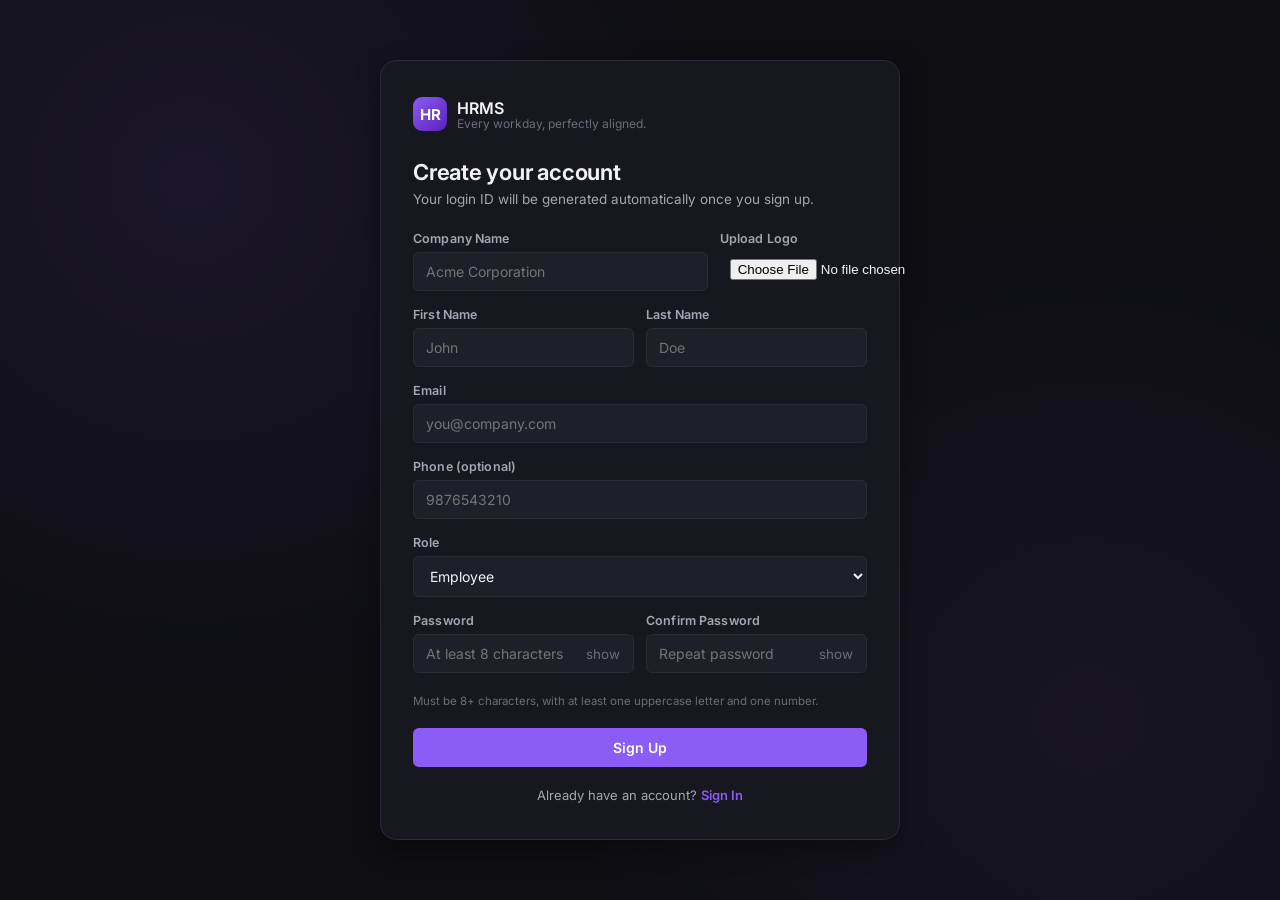
==== frontend/signup.html @ ca483c0f "feat: complete HRMS portal - FastAPI backend + vanilla JS frontend with multi-tenant company isolati" ====
<!DOCTYPE html>
<html lang="en">
<head>
<meta charset="UTF-8">
<meta name="viewport" content="width=device-width, initial-scale=1.0">
<title>Sign Up · HRMS</title>
<link rel="preconnect" href="https://fonts.googleapis.com">
<link href="https://fonts.googleapis.com/css2?family=Inter:wght@400;500;600;650;700&display=swap" rel="stylesheet">
<link rel="stylesheet" href="css/style.css">
</head>
<body>
  <div class="centered-shell">
    <div class="auth-card wide">
      <div class="brand-row">
        <div class="brand-mark">HR</div>
        <div>
          <div class="brand-name">HRMS</div>
          <div class="brand-tagline">Every workday, perfectly aligned.</div>
        </div>
      </div>

      <h1 class="page-title">Create your account</h1>
      <p class="subtitle">Your login ID will be generated automatically once you sign up.</p>

      <div class="banner" id="banner"></div>

      <form id="signupForm" novalidate>
        <div class="field-row">
          <div class="field" style="flex: 2;">
            <label for="companyName">Company Name</label>
            <input type="text" id="companyName" placeholder="Acme Corporation" required>
          </div>
          <div class="field" style="flex: 1; min-width: 120px;">
            <label for="companyLogo">Upload Logo</label>
            <input type="file" id="companyLogo" accept="image/*" style="padding: 7px 10px;">
          </div>
        </div>

        <div class="field-row">
          <div class="field">
            <label for="firstName">First Name</label>
            <input type="text" id="firstName" placeholder="John" required>
          </div>
          <div class="field">
            <label for="lastName">Last Name</label>
            <input type="text" id="lastName" placeholder="Doe" required>
          </div>
        </div>

        <div class="field">
          <label for="email">Email</label>
          <input type="email" id="email" placeholder="you@company.com" required>
          <div class="error-text" id="emailError">Enter a valid email address.</div>
        </div>

        <div class="field">
          <label for="phone">Phone (optional)</label>
          <input type="tel" id="phone" placeholder="9876543210">
        </div>

        <div class="field">
          <label for="role">Role</label>
          <select id="role">
            <option value="employee">Employee</option>
            <option value="admin">Admin / HR Officer</option>
          </select>
        </div>

        <div class="field-row">
          <div class="field">
            <label for="password">Password</label>
            <div class="password-wrap">
              <input type="password" id="password" placeholder="At least 8 characters" required>
              <button type="button" class="password-toggle" data-target="password">show</button>
            </div>
          </div>
          <div class="field">
            <label for="confirmPassword">Confirm Password</label>
            <div class="password-wrap">
              <input type="password" id="confirmPassword" placeholder="Repeat password" required>
              <button type="button" class="password-toggle" data-target="confirmPassword">show</button>
            </div>
          </div>
        </div>
        <p class="helper-text" id="pwHelper">Must be 8+ characters, with at least one uppercase letter and one number.</p>
        <div class="error-text" id="passwordError">Passwords must match and meet the strength rule above.</div>

        <button type="submit" class="btn btn-primary" id="submitBtn" style="margin-top: 8px;">Sign Up</button>
      </form>

      <div class="form-footer">
        Already have an account? <button class="link-btn" onclick="window.location.href='index.html'">Sign In</button>
      </div>
    </div>
  </div>

  <script src="js/api.js"></script>
  <script>
    if (Auth.getToken()) window.location.href = "dashboard.html";

    document.querySelectorAll(".password-toggle").forEach(btn => {
      btn.addEventListener("click", () => {
        const input = document.getElementById(btn.dataset.target);
        const isPw = input.type === "password";
        input.type = isPw ? "text" : "password";
        btn.textContent = isPw ? "hide" : "show";
      });
    });

    const form = document.getElementById("signupForm");
    const banner = document.getElementById("banner");
    const submitBtn = document.getElementById("submitBtn");

    function isStrongPassword(pw) {
      return pw.length >= 8 && /[A-Z]/.test(pw) && /[0-9]/.test(pw);
    }

    form.addEventListener("submit", async (e) => {
      e.preventDefault();
      hideBanner(banner);

      const email = document.getElementById("email").value.trim();
      const password = document.getElementById("password").value;
      const confirmPassword = document.getElementById("confirmPassword").value;

      const emailOk = /^[^\s@]+@[^\s@]+\.[^\s@]+$/.test(email);
      document.getElementById("email").classList.toggle("invalid", !emailOk);
      document.getElementById("emailError").classList.toggle("show", !emailOk);

      const pwOk = isStrongPassword(password) && password === confirmPassword;
      document.getElementById("password").classList.toggle("invalid", !pwOk);
      document.getElementById("confirmPassword").classList.toggle("invalid", !pwOk);
      document.getElementById("passwordError").classList.toggle("show", !pwOk);

      if (!emailOk || !pwOk) return;

      const payload = {
        company_name: document.getElementById("companyName").value.trim(),
        first_name: document.getElementById("firstName").value.trim(),
        last_name: document.getElementById("lastName").value.trim(),
        email,
        phone: document.getElementById("phone").value.trim() || null,
        role: document.getElementById("role").value,
        password,
        confirm_password: confirmPassword,
      };

      submitBtn.disabled = true;
      submitBtn.textContent = "Creating account…";
      try {
        const data = await api.post("/api/auth/signup", payload);
        Auth.setSession(data.access_token, {
          role: data.role,
          login_id: data.login_id,
          full_name: data.full_name,
          must_change_password: data.must_change_password,
        });
        toast(`Account created! Your login ID is ${data.login_id}`, "success");
        setTimeout(() => window.location.href = "dashboard.html", 1200);
      } catch (err) {
        showBanner(banner, err.message, "error");
      } finally {
        submitBtn.disabled = false;
        submitBtn.textContent = "Sign Up";
      }
    });
  </script>
</body>
</html>
---- frontend/css/style.css ----
/* ============================================================
   HRMS Design Tokens
   Dark workspace theme, violet accent (matches the wireframe's
   sign-in button), tuned for a data-dense HR tool rather than
   a marketing page.
   ============================================================ */
:root {
  --bg:            #0e0e13;
  --surface:       #17171f;
  --surface-2:     #1f1f2a;
  --border:        #2b2b38;
  --border-soft:   #23232e;

  --text:          #f2f2f6;
  --text-dim:      #a5a5b5;
  --text-faint:    #6c6c7c;

  --accent:        #8b5cf6;
  --accent-hover:  #7c4ce0;
  --accent-soft:   rgba(139, 92, 246, 0.14);

  --green:         #34d399;
  --green-soft:    rgba(52, 211, 153, 0.14);
  --yellow:        #fbbf24;
  --yellow-soft:   rgba(251, 191, 36, 0.14);
  --red:           #f87171;
  --red-soft:      rgba(248, 113, 113, 0.14);

  --radius-sm: 6px;
  --radius-md: 10px;
  --radius-lg: 16px;
  --shadow: 0 8px 24px rgba(0,0,0,0.35);

  --font-body: 'Inter', -apple-system, BlinkMacSystemFont, 'Segoe UI', sans-serif;
  --font-mono: 'JetBrains Mono', 'SFMono-Regular', Consolas, monospace;
}

* { box-sizing: border-box; }
html, body { height: 100%; }
body {
  margin: 0;
  font-family: var(--font-body);
  background: var(--bg);
  color: var(--text);
  -webkit-font-smoothing: antialiased;
}

a { color: inherit; }
button { font-family: inherit; }

/* ---------------------------------------------------------- layout shells */
.centered-shell {
  min-height: 100vh;
  display: flex;
  align-items: center;
  justify-content: center;
  padding: 24px;
  background:
    radial-gradient(circle at 15% 20%, rgba(139,92,246,0.10), transparent 40%),
    radial-gradient(circle at 85% 80%, rgba(139,92,246,0.08), transparent 40%),
    var(--bg);
}

.auth-card {
  width: 100%;
  max-width: 420px;
  background: var(--surface);
  border: 1px solid var(--border);
  border-radius: var(--radius-lg);
  padding: 36px 32px;
  box-shadow: var(--shadow);
}

.auth-card.wide { max-width: 520px; }

.brand-row {
  display: flex;
  align-items: center;
  gap: 10px;
  margin-bottom: 28px;
}
.brand-mark {
  width: 34px; height: 34px;
  border-radius: 9px;
  background: linear-gradient(135deg, var(--accent), #5b21b6);
  display: flex; align-items: center; justify-content: center;
  font-weight: 700; font-size: 15px; color: white;
}
.brand-name { font-weight: 600; font-size: 16px; letter-spacing: -0.01em; }
.brand-tagline { font-size: 12px; color: var(--text-faint); margin-top: -2px; }

h1.page-title { font-size: 22px; font-weight: 650; margin: 0 0 6px; letter-spacing: -0.01em; }
.subtitle { color: var(--text-dim); font-size: 13.5px; margin: 0 0 24px; }

/* ---------------------------------------------------------- form controls */
.field { margin-bottom: 16px; }
.field label {
  display: block; font-size: 12.5px; font-weight: 600;
  color: var(--text-dim); margin-bottom: 6px; letter-spacing: 0.01em;
}
.field-row { display: flex; gap: 12px; }
.field-row .field { flex: 1; }

input[type="text"], input[type="email"], input[type="password"],
input[type="tel"], input[type="date"], input[type="number"], select, textarea {
  width: 100%;
  background: var(--surface-2);
  border: 1px solid var(--border);
  color: var(--text);
  padding: 10px 12px;
  border-radius: var(--radius-sm);
  font-size: 14px;
  font-family: inherit;
  transition: border-color 0.15s;
}
input:focus, select:focus, textarea:focus {
  outline: none;
  border-color: var(--accent);
  box-shadow: 0 0 0 3px var(--accent-soft);
}
input:disabled, textarea:disabled { opacity: 0.55; cursor: not-allowed; }
input.invalid, select.invalid { border-color: var(--red); }

.password-wrap { position: relative; }
.password-toggle {
  position: absolute; right: 10px; top: 50%; transform: translateY(-50%);
  background: none; border: none; cursor: pointer; color: var(--text-faint);
  padding: 4px; display: flex;
}
.password-toggle:hover { color: var(--text-dim); }

.error-text { color: var(--red); font-size: 12px; margin-top: 5px; display: none; }
.error-text.show { display: block; }

.helper-text { color: var(--text-faint); font-size: 11.5px; margin-top: 5px; }

/* ---------------------------------------------------------- buttons */
.btn {
  display: inline-flex; align-items: center; justify-content: center; gap: 8px;
  border: none; border-radius: var(--radius-sm);
  padding: 11px 18px; font-size: 14px; font-weight: 600;
  cursor: pointer; transition: background 0.15s, transform 0.05s;
}
.btn:active { transform: scale(0.98); }
.btn-primary { background: var(--accent); color: white; width: 100%; }
.btn-primary:hover { background: var(--accent-hover); }
.btn-primary:disabled { background: #4b4b5c; cursor: not-allowed; }
.btn-ghost { background: transparent; color: var(--text-dim); border: 1px solid var(--border); }
.btn-ghost:hover { color: var(--text); border-color: var(--text-faint); }
.btn-sm { padding: 6px 12px; font-size: 12.5px; }
.btn-danger { background: var(--red-soft); color: var(--red); }
.btn-success { background: var(--green-soft); color: var(--green); }
.btn-icon { padding: 8px; border-radius: 50%; background: var(--surface-2); border: 1px solid var(--border); color: var(--text-dim); cursor: pointer; }

.link-btn { background: none; border: none; color: var(--accent); cursor: pointer; font-size: inherit; font-weight: 600; padding: 0; }
.link-btn:hover { text-decoration: underline; }

.form-footer { text-align: center; margin-top: 20px; font-size: 13px; color: var(--text-dim); }

.banner {
  padding: 10px 14px; border-radius: var(--radius-sm); font-size: 13px; margin-bottom: 16px;
  display: none; align-items: center; gap: 8px;
}
.banner.show { display: flex; }
.banner.error { background: var(--red-soft); color: var(--red); }
.banner.success { background: var(--green-soft); color: var(--green); }
.banner.info { background: var(--accent-soft); color: #c4b5fd; }

/* ---------------------------------------------------------- app shell (post-login) */
.topbar {
  display: flex; align-items: center; gap: 22px;
  padding: 0 24px; height: 58px;
  background: var(--surface); border-bottom: 1px solid var(--border);
  position: sticky; top: 0; z-index: 20;
}
.topbar .brand-row { margin: 0; }
.topbar nav { display: flex; gap: 4px; flex: 1; }
.topbar nav a {
  text-decoration: none; color: var(--text-dim); font-size: 13.5px; font-weight: 600;
  padding: 8px 14px; border-radius: var(--radius-sm);
}
.topbar nav a:hover { color: var(--text); background: var(--surface-2); }
.topbar nav a.active { color: var(--text); background: var(--accent-soft); color: #c4b5fd; }

.topbar-search {
  background: var(--surface-2); border: 1px solid var(--border); border-radius: var(--radius-sm);
  padding: 7px 12px; font-size: 13px; color: var(--text); width: 200px;
}

.avatar-menu { position: relative; }
.avatar-btn {
  width: 34px; height: 34px; border-radius: 50%; cursor: pointer; border: 2px solid transparent;
  display: flex; align-items: center; justify-content: center; background: var(--accent);
  color: white; font-weight: 700; font-size: 13px; position: relative;
}
.status-dot {
  width: 9px; height: 9px; border-radius: 50%; position: absolute; bottom: -1px; right: -1px;
  border: 2px solid var(--surface);
}
.status-dot.present { background: var(--green); }
.status-dot.absent { background: var(--yellow); }
.status-dot.leave { background: var(--text-faint); }

.dropdown {
  position: absolute; right: 0; top: 44px; background: var(--surface-2);
  border: 1px solid var(--border); border-radius: var(--radius-md); min-width: 170px;
  box-shadow: var(--shadow); display: none; overflow: hidden; z-index: 30;
}
.dropdown.show { display: block; }
.dropdown button, .dropdown a {
  display: block; width: 100%; text-align: left; background: none; border: none;
  color: var(--text); padding: 11px 14px; font-size: 13.5px; cursor: pointer; text-decoration: none;
}
.dropdown button:hover, .dropdown a:hover { background: var(--surface); }

.page-wrap { max-width: 1180px; margin: 0 auto; padding: 28px 24px 60px; }
.page-head { display: flex; align-items: center; justify-content: space-between; margin-bottom: 22px; flex-wrap: wrap; gap: 12px; }

/* ---------------------------------------------------------- employee grid */
.emp-grid {
  display: grid; grid-template-columns: repeat(auto-fill, minmax(180px, 1fr)); gap: 14px;
}
.emp-card {
  background: var(--surface); border: 1px solid var(--border); border-radius: var(--radius-md);
  padding: 16px; text-align: center; cursor: pointer; transition: border-color 0.15s, transform 0.1s;
  position: relative;
}
.emp-card:hover { border-color: var(--accent); transform: translateY(-2px); }
.emp-avatar {
  width: 56px; height: 56px; border-radius: 50%; margin: 0 auto 10px; background: var(--surface-2);
  display: flex; align-items: center; justify-content: center; font-weight: 700; color: var(--text-dim);
  font-size: 18px; position: relative; border: 1px solid var(--border);
}
.emp-name { font-size: 13.5px; font-weight: 600; }
.emp-role { font-size: 11.5px; color: var(--text-faint); margin-top: 2px; }
.emp-status-icon { position: absolute; top: 12px; right: 12px; font-size: 14px; }

/* ---------------------------------------------------------- cards / panels */
.panel {
  background: var(--surface); border: 1px solid var(--border); border-radius: var(--radius-lg);
  padding: 22px;
}
.panel + .panel { margin-top: 18px; }
.panel-title { font-size: 15px; font-weight: 650; margin: 0 0 16px; }

.tabs { display: flex; gap: 4px; border-bottom: 1px solid var(--border); margin-bottom: 20px; }
.tab-btn {
  background: none; border: none; color: var(--text-dim); padding: 10px 16px; font-size: 13.5px;
  font-weight: 600; cursor: pointer; border-bottom: 2px solid transparent; margin-bottom: -1px;
}
.tab-btn.active { color: var(--text); border-bottom-color: var(--accent); }
.tab-panel { display: none; }
.tab-panel.active { display: block; }

.grid-2 { display: grid; grid-template-columns: 1fr 1fr; gap: 16px 24px; }
@media (max-width: 720px) { .grid-2 { grid-template-columns: 1fr; } }

/* ---------------------------------------------------------- tables */
table.data-table { width: 100%; border-collapse: collapse; font-size: 13.5px; }
table.data-table th {
  text-align: left; color: var(--text-faint); font-weight: 600; font-size: 11.5px;
  text-transform: uppercase; letter-spacing: 0.04em; padding: 10px 12px; border-bottom: 1px solid var(--border);
}
table.data-table td { padding: 12px; border-bottom: 1px solid var(--border-soft); }
table.data-table tr:last-child td { border-bottom: none; }
table.data-table tr:hover td { background: var(--surface-2); }

.badge {
  display: inline-flex; align-items: center; gap: 5px; padding: 3px 10px; border-radius: 999px;
  font-size: 11.5px; font-weight: 650;
}
.badge.present, .badge.approved { background: var(--green-soft); color: var(--green); }
.badge.absent, .badge.rejected { background: var(--red-soft); color: var(--red); }
.badge.half_day, .badge.pending { background: var(--yellow-soft); color: var(--yellow); }
.badge.leave { background: var(--accent-soft); color: #c4b5fd; }

.empty-state { text-align: center; padding: 50px 20px; color: var(--text-faint); }
.empty-state .icon { font-size: 32px; margin-bottom: 10px; }

/* ---------------------------------------------------------- modal */
.modal-overlay {
  position: fixed; inset: 0; background: rgba(5,5,8,0.6); backdrop-filter: blur(2px);
  display: none; align-items: center; justify-content: center; z-index: 50; padding: 20px;
}
.modal-overlay.show { display: flex; }
.modal-box {
  background: var(--surface); border: 1px solid var(--border); border-radius: var(--radius-lg);
  width: 100%; max-width: 460px; padding: 26px; box-shadow: var(--shadow);
}
.modal-head { display: flex; align-items: center; justify-content: space-between; margin-bottom: 18px; }
.modal-head h3 { margin: 0; font-size: 16px; }
.modal-close { background: none; border: none; color: var(--text-faint); cursor: pointer; font-size: 18px; }

.leave-balance-row { display: flex; gap: 12px; margin-bottom: 20px; flex-wrap: wrap; }
.balance-chip {
  flex: 1; min-width: 130px; background: var(--surface-2); border: 1px solid var(--border);
  border-radius: var(--radius-md); padding: 14px;
}
.balance-chip .num { font-size: 22px; font-weight: 700; }
.balance-chip .lbl { font-size: 11.5px; color: var(--text-faint); margin-top: 2px; }

.stat-row { display: flex; gap: 14px; flex-wrap: wrap; margin-bottom: 20px; }
.stat-card {
  flex: 1; min-width: 150px; background: var(--surface); border: 1px solid var(--border);
  border-radius: var(--radius-md); padding: 16px;
}
.stat-card .val { font-size: 24px; font-weight: 700; }
.stat-card .lbl { font-size: 12px; color: var(--text-faint); margin-top: 4px; }

.checkinout-card {
  background: var(--surface); border: 1px solid var(--border); border-radius: var(--radius-lg);
  padding: 20px; display: flex; align-items: center; justify-content: space-between; margin-bottom: 20px;
}

.toast-container { position: fixed; bottom: 20px; right: 20px; z-index: 100; display: flex; flex-direction: column; gap: 10px; }
.toast {
  background: var(--surface-2); border: 1px solid var(--border); border-radius: var(--radius-md);
  padding: 12px 16px; font-size: 13.5px; box-shadow: var(--shadow); min-width: 240px;
  animation: slideIn 0.2s ease-out;
}
.toast.error { border-color: var(--red); }
.toast.success { border-color: var(--green); }
@keyframes slideIn { from { transform: translateX(20px); opacity: 0; } to { transform: translateX(0); opacity: 1; } }

.skeleton { background: linear-gradient(90deg, var(--surface-2) 25%, var(--border) 50%, var(--surface-2) 75%); background-size: 200% 100%; animation: shimmer 1.4s infinite; border-radius: var(--radius-sm); }
@keyframes shimmer { 0% { background-position: 200% 0; } 100% { background-position: -200% 0; } }

.text-muted { color: var(--text-faint); }
.mt-0 { margin-top: 0; }
.flex-between { display: flex; align-items: center; justify-content: space-between; }
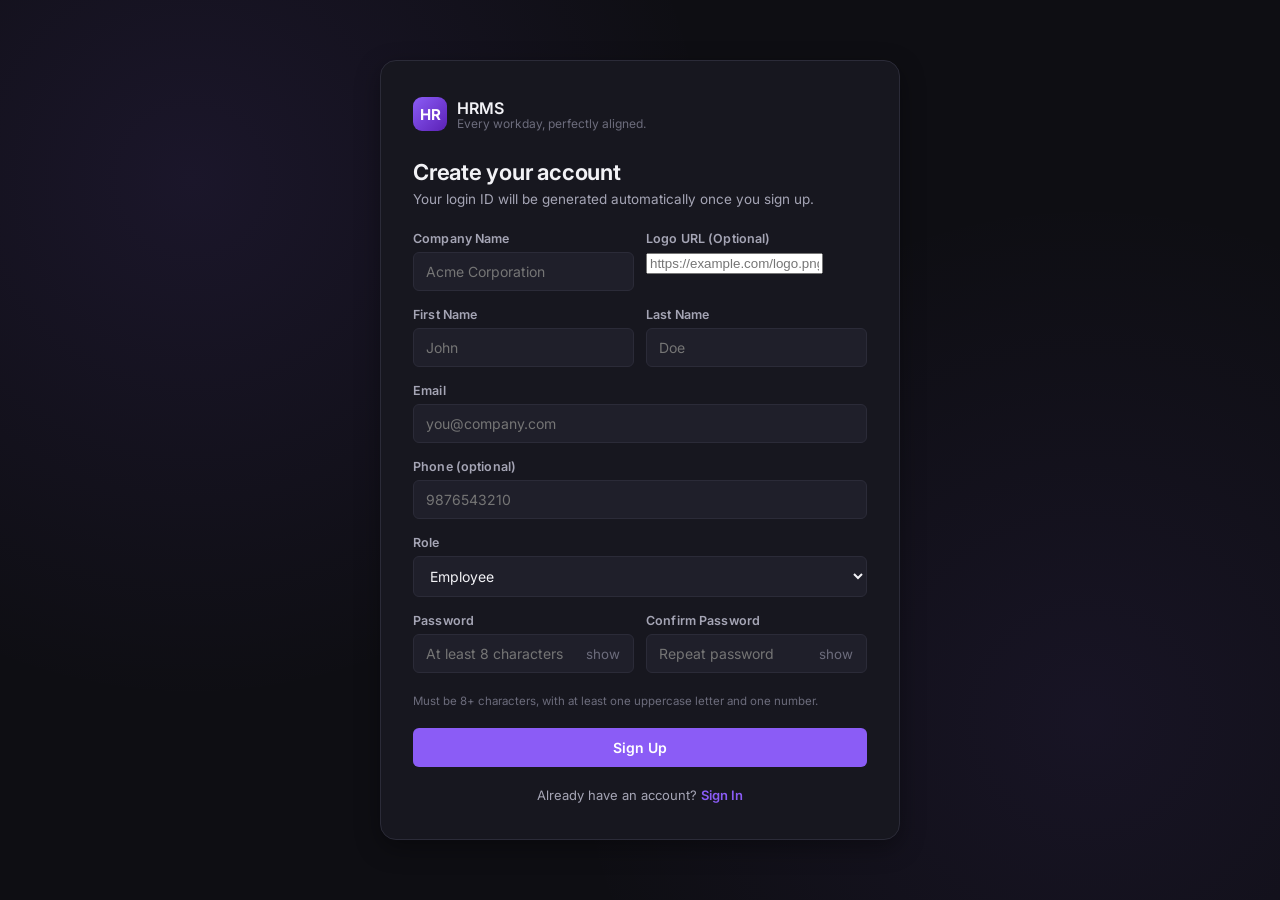
==== commit 70799148: "feat: add company logo UI logic with URL text input" ====
--- a/frontend/signup.html
+++ b/frontend/signup.html
@@ -26,13 +26,13 @@
 
       <form id="signupForm" novalidate>
         <div class="field-row">
-          <div class="field" style="flex: 2;">
+          <div class="field" style="flex: 1;">
             <label for="companyName">Company Name</label>
             <input type="text" id="companyName" placeholder="Acme Corporation" required>
           </div>
-          <div class="field" style="flex: 1; min-width: 120px;">
-            <label for="companyLogo">Upload Logo</label>
-            <input type="file" id="companyLogo" accept="image/*" style="padding: 7px 10px;">
+          <div class="field" style="flex: 1;">
+            <label for="companyLogo">Logo URL (Optional)</label>
+            <input type="url" id="companyLogo" placeholder="https://example.com/logo.png">
           </div>
         </div>
 
@@ -134,8 +134,12 @@
 
       if (!emailOk || !pwOk) return;
 
+      const logoInput = document.getElementById("companyLogo").value.trim();
+      const logoUrl = logoInput.length > 0 ? logoInput : null;
+
       const payload = {
         company_name: document.getElementById("companyName").value.trim(),
+        logo_url: logoUrl,
         first_name: document.getElementById("firstName").value.trim(),
         last_name: document.getElementById("lastName").value.trim(),
         email,
@@ -154,6 +158,8 @@
           login_id: data.login_id,
           full_name: data.full_name,
           must_change_password: data.must_change_password,
+          company_name: data.company_name,
+          company_logo_url: data.company_logo_url,
         });
         toast(`Account created! Your login ID is ${data.login_id}`, "success");
         setTimeout(() => window.location.href = "dashboard.html", 1200);
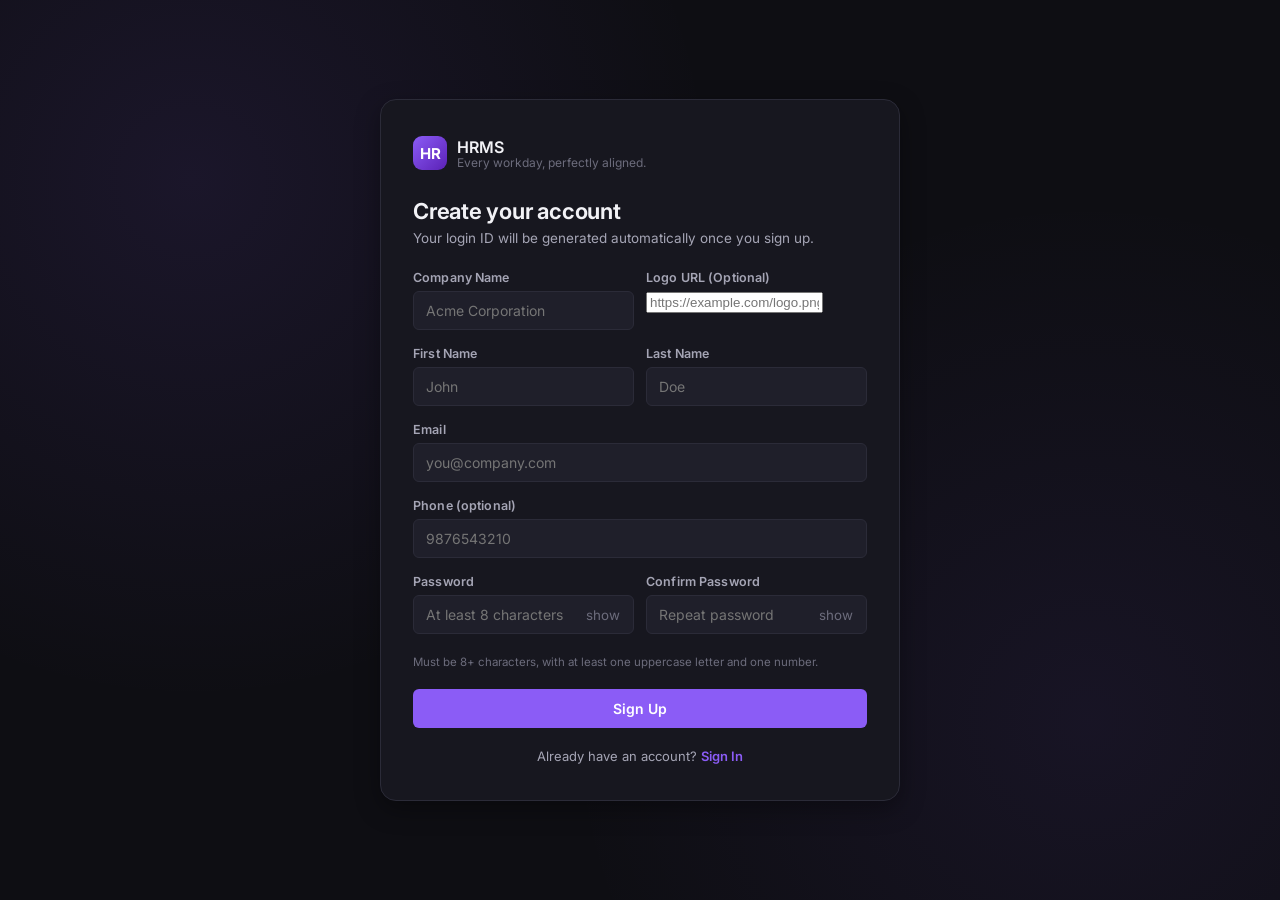
==== commit cdbc9ddb: "feat: default signup to admin role and remove UI selection" ====
--- a/frontend/signup.html
+++ b/frontend/signup.html
@@ -56,14 +56,6 @@
         <div class="field">
           <label for="phone">Phone (optional)</label>
           <input type="tel" id="phone" placeholder="9876543210">
-        </div>
-
-        <div class="field">
-          <label for="role">Role</label>
-          <select id="role">
-            <option value="employee">Employee</option>
-            <option value="admin">Admin / HR Officer</option>
-          </select>
         </div>
 
         <div class="field-row">
@@ -144,7 +136,7 @@
         last_name: document.getElementById("lastName").value.trim(),
         email,
         phone: document.getElementById("phone").value.trim() || null,
-        role: document.getElementById("role").value,
+        role: "admin",
         password,
         confirm_password: confirmPassword,
       };
